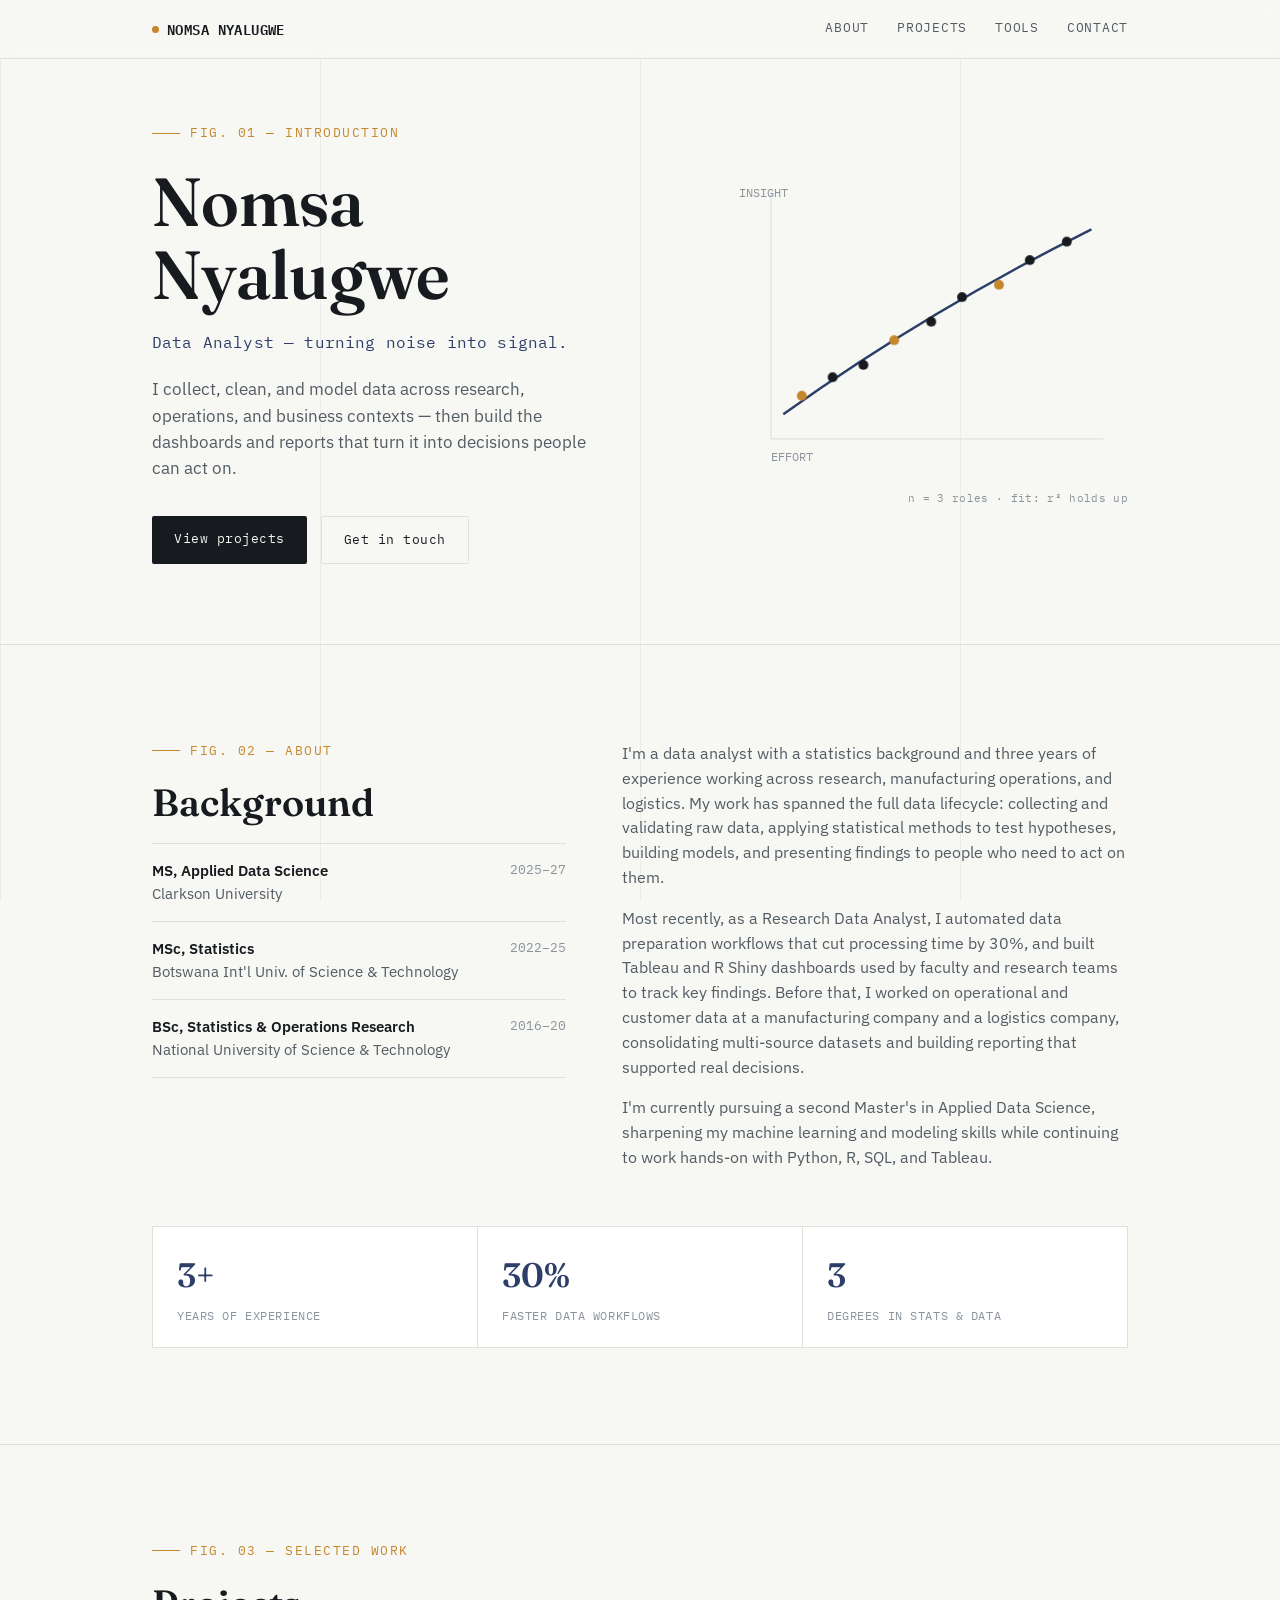
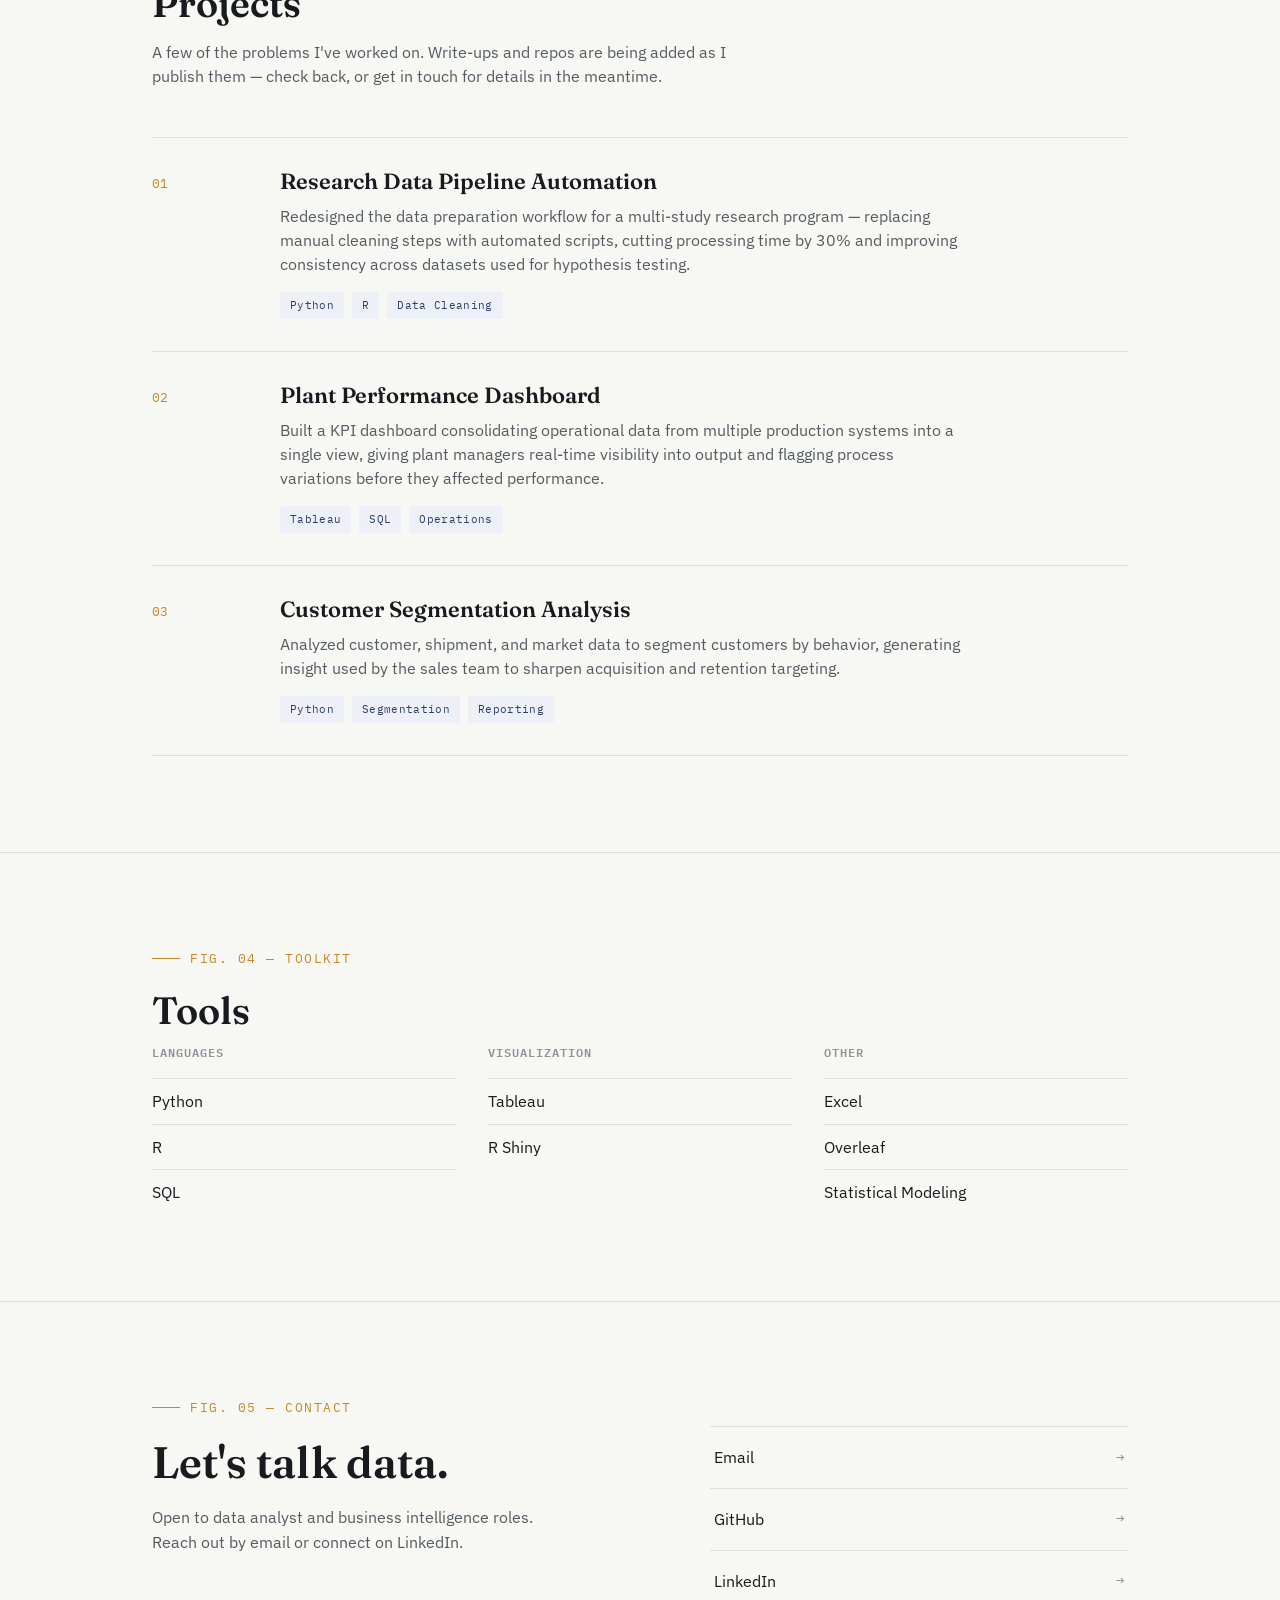
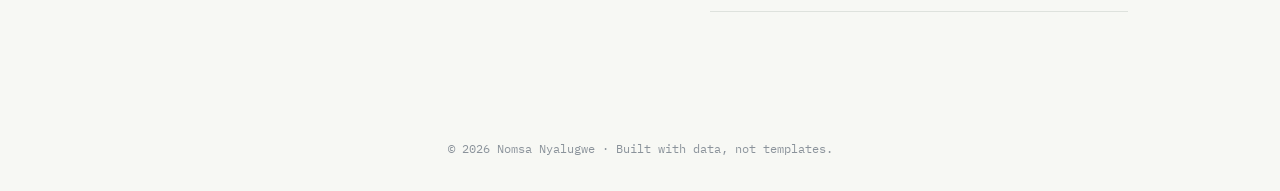
==== index.html @ 8e8e57a2 "Add files via upload" ====
<!DOCTYPE html>
<html lang="en">
<head>
<meta charset="UTF-8" />
<meta name="viewport" content="width=device-width, initial-scale=1.0" />
<title>Nomsa Nyalugwe — Data Analyst</title>
<meta name="description" content="Nomsa Nyalugwe — Data Analyst. Statistics, Python, R, SQL, Tableau." />
<link rel="preconnect" href="https://fonts.googleapis.com">
<link rel="preconnect" href="https://fonts.gstatic.com" crossorigin>
<link href="https://fonts.googleapis.com/css2?family=Fraunces:opsz,wght@9..144,400;9..144,500;9..144,600;9..144,700&family=IBM+Plex+Mono:wght@400;500;600&family=IBM+Plex+Sans:wght@400;500;600&display=swap" rel="stylesheet">
<style>
  :root{
    --paper:#F7F8F4;
    --paper-raised:#FFFFFF;
    --ink:#171B1F;
    --ink-soft:#535B63;
    --ink-faint:#8B939B;
    --line:#DEE2DD;
    --indigo:#2D3E68;
    --indigo-soft:#4C5E92;
    --amber:#C6862B;
    --amber-soft:#F1DDB8;
    --radius:2px;
    --maxw:1040px;
  }

  *{box-sizing:border-box;}
  html{scroll-behavior:smooth;}
  body{
    margin:0;
    background:var(--paper);
    color:var(--ink);
    font-family:'IBM Plex Sans', sans-serif;
    -webkit-font-smoothing:antialiased;
    line-height:1.55;
  }

  ::selection{ background:var(--amber-soft); color:var(--ink); }

  a{ color:inherit; }

  .wrap{
    max-width:var(--maxw);
    margin:0 auto;
    padding:0 32px;
  }

  /* ---------- Background grid ---------- */
  .bg-grid{
    position:fixed;
    inset:0;
    pointer-events:none;
    background-image:
      linear-gradient(to right, var(--line) 1px, transparent 1px);
    background-size: 25% 100%;
    opacity:.5;
    z-index:0;
  }

  /* ---------- Nav ---------- */
  header.nav{
    position:sticky; top:0; z-index:50;
    background:rgba(247,248,244,0.88);
    backdrop-filter:blur(6px);
    border-bottom:1px solid var(--line);
  }
  .nav-inner{
    max-width:var(--maxw);
    margin:0 auto;
    padding:18px 32px;
    display:flex;
    align-items:center;
    justify-content:space-between;
  }
  .nav-mark{
    font-family:'IBM Plex Mono', monospace;
    font-weight:600;
    font-size:14px;
    letter-spacing:.03em;
    display:flex; align-items:center; gap:8px;
  }
  .nav-mark .dot{
    width:7px; height:7px; border-radius:50%;
    background:var(--amber);
    display:inline-block;
  }
  nav.links{ display:flex; gap:28px; }
  nav.links a{
    font-family:'IBM Plex Mono', monospace;
    font-size:12.5px;
    letter-spacing:.06em;
    text-transform:uppercase;
    text-decoration:none;
    color:var(--ink-soft);
    transition:color .15s ease;
    padding-bottom:2px;
    border-bottom:1px solid transparent;
  }
  nav.links a:hover{ color:var(--ink); border-bottom-color:var(--amber); }
  .nav-toggle{ display:none; }

  /* ---------- Section scaffolding ---------- */
  section{ position:relative; z-index:1; padding:96px 0; border-bottom:1px solid var(--line); }
  section:last-of-type{ border-bottom:none; }

  .eyebrow{
    font-family:'IBM Plex Mono', monospace;
    font-size:12.5px;
    letter-spacing:.12em;
    text-transform:uppercase;
    color:var(--amber);
    display:flex; align-items:center; gap:10px;
    margin-bottom:22px;
  }
  .eyebrow::before{
    content:"";
    width:28px; height:1px;
    background:var(--amber);
    display:inline-block;
  }

  h1,h2,h3{
    font-family:'Fraunces', serif;
    font-weight:600;
    line-height:1.08;
    margin:0;
    color:var(--ink);
  }

  /* ---------- Hero ---------- */
  .hero{ padding-top:64px; padding-bottom:80px; }
  .hero-grid{
    display:grid;
    grid-template-columns:1.15fr 0.85fr;
    gap:48px;
    align-items:center;
  }
  .hero h1{
    font-size:clamp(40px, 6vw, 68px);
    letter-spacing:-.01em;
  }
  .hero .role{
    font-family:'IBM Plex Mono', monospace;
    font-size:16px;
    color:var(--indigo);
    margin-top:18px;
    letter-spacing:.01em;
  }
  .hero p.lede{
    margin-top:22px;
    max-width:46ch;
    color:var(--ink-soft);
    font-size:17px;
  }
  .hero-cta{ margin-top:34px; display:flex; gap:14px; flex-wrap:wrap; }
  .btn{
    font-family:'IBM Plex Mono', monospace;
    font-size:13px;
    letter-spacing:.04em;
    text-decoration:none;
    padding:13px 22px;
    border-radius:var(--radius);
    display:inline-block;
    transition:transform .15s ease, background .15s ease, color .15s ease;
  }
  .btn-primary{ background:var(--ink); color:var(--paper); }
  .btn-primary:hover{ background:var(--indigo); transform:translateY(-1px); }
  .btn-ghost{ border:1px solid var(--line); color:var(--ink); }
  .btn-ghost:hover{ border-color:var(--ink); transform:translateY(-1px); }

  .plot-wrap{ position:relative; }
  .plot-caption{
    font-family:'IBM Plex Mono', monospace;
    font-size:11px;
    color:var(--ink-faint);
    text-align:right;
    margin-top:8px;
    letter-spacing:.03em;
  }
  #scatter path.trend{
    stroke-dasharray:400;
    stroke-dashoffset:400;
    animation:draw 1.6s ease-out .3s forwards;
  }
  #scatter circle.pt{
    opacity:0;
    animation:pop .5s ease-out forwards;
  }
  @keyframes draw{ to{ stroke-dashoffset:0; } }
  @keyframes pop{ to{ opacity:1; } }

  /* ---------- Stat row ---------- */
  .stats{
    display:grid;
    grid-template-columns:repeat(3,1fr);
    gap:1px;
    background:var(--line);
    border:1px solid var(--line);
    margin-top:56px;
  }
  .stat{
    background:var(--paper-raised);
    padding:22px 24px;
  }
  .stat .n{
    font-family:'Fraunces', serif;
    font-size:34px;
    font-weight:600;
    color:var(--indigo);
  }
  .stat .label{
    font-family:'IBM Plex Mono', monospace;
    font-size:11.5px;
    letter-spacing:.05em;
    text-transform:uppercase;
    color:var(--ink-faint);
    margin-top:6px;
  }

  /* ---------- About ---------- */
  .about-grid{
    display:grid;
    grid-template-columns:0.9fr 1.1fr;
    gap:56px;
  }
  .about-grid h2{ font-size:clamp(28px,3.4vw,38px); margin-bottom:20px; }
  .about-grid p{ color:var(--ink-soft); font-size:16px; margin:0 0 16px; }
  .about-grid p:last-child{ margin-bottom:0; }

  .edu-list{ list-style:none; margin:0; padding:0; }
  .edu-list li{
    padding:16px 0;
    border-top:1px solid var(--line);
    display:flex;
    justify-content:space-between;
    gap:16px;
    font-size:14.5px;
  }
  .edu-list li:last-child{ border-bottom:1px solid var(--line); }
  .edu-list .deg{ font-weight:600; }
  .edu-list .school{ color:var(--ink-soft); }
  .edu-list .yr{
    font-family:'IBM Plex Mono', monospace;
    font-size:12.5px;
    color:var(--ink-faint);
    white-space:nowrap;
  }

  /* ---------- Projects ---------- */
  h2.section-title{ font-size:clamp(28px,3.4vw,38px); margin-bottom:12px; }
  .section-sub{ color:var(--ink-soft); max-width:60ch; margin-bottom:48px; font-size:16px;}

  .proj-list{ display:flex; flex-direction:column; }
  .proj{
    display:grid;
    grid-template-columns:100px 1fr;
    gap:28px;
    padding:32px 0;
    border-top:1px solid var(--line);
  }
  .proj:last-child{ border-bottom:1px solid var(--line); }
  .proj .idx{
    font-family:'IBM Plex Mono', monospace;
    font-size:12.5px;
    color:var(--amber);
    padding-top:4px;
  }
  .proj h3{ font-size:22px; margin-bottom:10px; }
  .proj p{ color:var(--ink-soft); font-size:15.5px; margin:0 0 16px; max-width:68ch; }
  .tags{ display:flex; flex-wrap:wrap; gap:8px; }
  .tag{
    font-family:'IBM Plex Mono', monospace;
    font-size:11px;
    letter-spacing:.03em;
    color:var(--indigo);
    background:#EDF0F7;
    padding:5px 10px;
    border-radius:var(--radius);
  }

  /* ---------- Tools ---------- */
  .tool-cols{
    display:grid;
    grid-template-columns:repeat(3,1fr);
    gap:32px;
  }
  .tool-col h4{
    font-family:'IBM Plex Mono', monospace;
    font-size:12px;
    letter-spacing:.08em;
    text-transform:uppercase;
    color:var(--ink-faint);
    margin:0 0 16px;
    font-weight:600;
  }
  .tool-col ul{ list-style:none; margin:0; padding:0; }
  .tool-col li{
    font-size:16px;
    padding:10px 0;
    border-top:1px solid var(--line);
  }
  .tool-col li:last-child{ padding-bottom:0; }

  /* ---------- Contact ---------- */
  .contact-grid{
    display:grid;
    grid-template-columns:1.1fr 0.9fr;
    gap:48px;
    align-items:start;
  }
  .contact-grid h2{ font-size:clamp(30px,4vw,44px); max-width:14ch; }
  .contact-list{ list-style:none; margin:28px 0 0; padding:0; }
  .contact-list li{ border-top:1px solid var(--line); }
  .contact-list li:last-child{ border-bottom:1px solid var(--line); }
  .contact-list a{
    display:flex;
    justify-content:space-between;
    align-items:center;
    text-decoration:none;
    padding:18px 4px;
    font-size:16px;
  }
  .contact-list a:hover{ color:var(--indigo); }
  .contact-list .arrow{
    font-family:'IBM Plex Mono', monospace;
    font-size:14px;
    color:var(--ink-faint);
    transition:transform .15s ease;
  }
  .contact-list a:hover .arrow{ transform:translateX(4px); color:var(--indigo); }

  footer{
    padding:32px;
    text-align:center;
    font-family:'IBM Plex Mono', monospace;
    font-size:12px;
    color:var(--ink-faint);
    position:relative; z-index:1;
  }

  /* ---------- reveal ---------- */
  .reveal{ opacity:0; transform:translateY(14px); transition:opacity .6s ease, transform .6s ease; }
  .reveal.in{ opacity:1; transform:translateY(0); }

  /* ---------- Responsive ---------- */
  @media (max-width: 860px){
    .hero-grid, .about-grid, .contact-grid{ grid-template-columns:1fr; }
    .tool-cols{ grid-template-columns:1fr 1fr; }
    .stats{ grid-template-columns:1fr; }
    .proj{ grid-template-columns:1fr; }
    .proj .idx{ padding-top:0; }
    nav.links{
      position:fixed; top:64px; left:0; right:0;
      background:var(--paper); border-bottom:1px solid var(--line);
      flex-direction:column; padding:8px 32px 20px;
      display:none;
    }
    nav.links.open{ display:flex; }
    .nav-toggle{
      display:block; background:none; border:none;
      font-family:'IBM Plex Mono', monospace; font-size:20px; cursor:pointer; color:var(--ink);
    }
  }
  @media (max-width:560px){
    .tool-cols{ grid-template-columns:1fr; }
    section{ padding:64px 0; }
    .wrap{ padding:0 20px; }
    .nav-inner{ padding:16px 20px; }
  }

  @media (prefers-reduced-motion: reduce){
    html{ scroll-behavior:auto; }
    .reveal{ opacity:1; transform:none; transition:none; }
    #scatter path.trend{ animation:none; stroke-dashoffset:0; }
    #scatter circle.pt{ animation:none; opacity:1; }
  }
</style>
</head>
<body>

<div class="bg-grid" aria-hidden="true"></div>

<header class="nav">
  <div class="nav-inner">
    <div class="nav-mark"><span class="dot"></span>NOMSA NYALUGWE</div>
    <button class="nav-toggle" id="navToggle" aria-label="Toggle menu">☰</button>
    <nav class="links" id="navLinks">
      <a href="#about">About</a>
      <a href="#projects">Projects</a>
      <a href="#tools">Tools</a>
      <a href="#contact">Contact</a>
    </nav>
  </div>
</header>

<!-- HERO -->
<section class="hero">
  <div class="wrap hero-grid">
    <div>
      <div class="eyebrow">FIG. 01 — INTRODUCTION</div>
      <h1>Nomsa<br>Nyalugwe</h1>
      <div class="role">Data Analyst — turning noise into signal.</div>
      <p class="lede">I collect, clean, and model data across research, operations, and business contexts — then build the dashboards and reports that turn it into decisions people can act on.</p>
      <div class="hero-cta">
        <a class="btn btn-primary" href="#projects">View projects</a>
        <a class="btn btn-ghost" href="#contact">Get in touch</a>
      </div>
    </div>

    <div class="plot-wrap">
      <svg id="scatter" viewBox="0 0 320 240" width="100%" role="img" aria-label="Scatter plot with a fitted trend line, decorative">
        <line x1="30" y1="10" x2="30" y2="210" stroke="#DEE2DD" stroke-width="1"/>
        <line x1="30" y1="210" x2="300" y2="210" stroke="#DEE2DD" stroke-width="1"/>
        <path class="trend" d="M40,190 C 110,140 190,90 290,40" fill="none" stroke="#2D3E68" stroke-width="2"/>
        <circle class="pt" cx="55" cy="175" r="4" fill="#C6862B" style="animation-delay:.15s"/>
        <circle class="pt" cx="80" cy="160" r="4" fill="#171B1F" style="animation-delay:.25s"/>
        <circle class="pt" cx="105" cy="150" r="4" fill="#171B1F" style="animation-delay:.35s"/>
        <circle class="pt" cx="130" cy="130" r="4" fill="#C6862B" style="animation-delay:.45s"/>
        <circle class="pt" cx="160" cy="115" r="4" fill="#171B1F" style="animation-delay:.55s"/>
        <circle class="pt" cx="185" cy="95" r="4" fill="#171B1F" style="animation-delay:.65s"/>
        <circle class="pt" cx="215" cy="85" r="4" fill="#C6862B" style="animation-delay:.75s"/>
        <circle class="pt" cx="240" cy="65" r="4" fill="#171B1F" style="animation-delay:.85s"/>
        <circle class="pt" cx="270" cy="50" r="4" fill="#171B1F" style="animation-delay:.95s"/>
        <text x="30" y="228" font-family="IBM Plex Mono, monospace" font-size="10" fill="#8B939B">EFFORT</text>
        <text x="4" y="14" font-family="IBM Plex Mono, monospace" font-size="10" fill="#8B939B">INSIGHT</text>
      </svg>
      <div class="plot-caption">n = 3 roles · fit: r² holds up</div>
    </div>
  </div>
</section>

<!-- ABOUT -->
<section id="about">
  <div class="wrap about-grid reveal">
    <div>
      <div class="eyebrow">FIG. 02 — ABOUT</div>
      <h2>Background</h2>
      <ul class="edu-list">
        <li><div><div class="deg">MS, Applied Data Science</div><div class="school">Clarkson University</div></div><div class="yr">2025–27</div></li>
        <li><div><div class="deg">MSc, Statistics</div><div class="school">Botswana Int'l Univ. of Science &amp; Technology</div></div><div class="yr">2022–25</div></li>
        <li><div><div class="deg">BSc, Statistics &amp; Operations Research</div><div class="school">National University of Science &amp; Technology</div></div><div class="yr">2016–20</div></li>
      </ul>
    </div>
    <div>
      <p>I'm a data analyst with a statistics background and three years of experience working across research, manufacturing operations, and logistics. My work has spanned the full data lifecycle: collecting and validating raw data, applying statistical methods to test hypotheses, building models, and presenting findings to people who need to act on them.</p>
      <p>Most recently, as a Research Data Analyst, I automated data preparation workflows that cut processing time by 30%, and built Tableau and R Shiny dashboards used by faculty and research teams to track key findings. Before that, I worked on operational and customer data at a manufacturing company and a logistics company, consolidating multi-source datasets and building reporting that supported real decisions.</p>
      <p>I'm currently pursuing a second Master's in Applied Data Science, sharpening my machine learning and modeling skills while continuing to work hands-on with Python, R, SQL, and Tableau.</p>
    </div>
  </div>

  <div class="wrap reveal">
    <div class="stats">
      <div class="stat"><div class="n">3+</div><div class="label">Years of Experience</div></div>
      <div class="stat"><div class="n">30%</div><div class="label">Faster data workflows</div></div>
      <div class="stat"><div class="n">3</div><div class="label">Degrees in Stats &amp; Data</div></div>
    </div>
  </div>
</section>

<!-- PROJECTS -->
<section id="projects">
  <div class="wrap">
    <div class="eyebrow reveal">FIG. 03 — SELECTED WORK</div>
    <h2 class="section-title reveal">Projects</h2>
    <p class="section-sub reveal">A few of the problems I've worked on. Write-ups and repos are being added as I publish them — check back, or get in touch for details in the meantime.</p>

    <div class="proj-list">
      <div class="proj reveal">
        <div class="idx">01</div>
        <div>
          <h3>Research Data Pipeline Automation</h3>
          <p>Redesigned the data preparation workflow for a multi-study research program — replacing manual cleaning steps with automated scripts, cutting processing time by 30% and improving consistency across datasets used for hypothesis testing.</p>
          <div class="tags"><span class="tag">Python</span><span class="tag">R</span><span class="tag">Data Cleaning</span></div>
        </div>
      </div>

      <div class="proj reveal">
        <div class="idx">02</div>
        <div>
          <h3>Plant Performance Dashboard</h3>
          <p>Built a KPI dashboard consolidating operational data from multiple production systems into a single view, giving plant managers real-time visibility into output and flagging process variations before they affected performance.</p>
          <div class="tags"><span class="tag">Tableau</span><span class="tag">SQL</span><span class="tag">Operations</span></div>
        </div>
      </div>

      <div class="proj reveal">
        <div class="idx">03</div>
        <div>
          <h3>Customer Segmentation Analysis</h3>
          <p>Analyzed customer, shipment, and market data to segment customers by behavior, generating insight used by the sales team to sharpen acquisition and retention targeting.</p>
          <div class="tags"><span class="tag">Python</span><span class="tag">Segmentation</span><span class="tag">Reporting</span></div>
        </div>
      </div>
    </div>
  </div>
</section>

<!-- TOOLS -->
<section id="tools">
  <div class="wrap">
    <div class="eyebrow reveal">FIG. 04 — TOOLKIT</div>
    <h2 class="section-title reveal">Tools</h2>
    <div class="tool-cols reveal">
      <div class="tool-col">
        <h4>Languages</h4>
        <ul><li>Python</li><li>R</li><li>SQL</li></ul>
      </div>
      <div class="tool-col">
        <h4>Visualization</h4>
        <ul><li>Tableau</li><li>R Shiny</li></ul>
      </div>
      <div class="tool-col">
        <h4>Other</h4>
        <ul><li>Excel</li><li>Overleaf</li><li>Statistical Modeling</li></ul>
      </div>
    </div>
  </div>
</section>

<!-- CONTACT -->
<section id="contact">
  <div class="wrap contact-grid">
    <div class="reveal">
      <div class="eyebrow">FIG. 05 — CONTACT</div>
      <h2>Let's talk data.</h2>
      <p style="color:var(--ink-soft); margin-top:18px; max-width:42ch;">Open to data analyst and business intelligence roles. Reach out by email or connect on LinkedIn.</p>
    </div>
    <ul class="contact-list reveal">
      <li><a href="mailto:nyalugwenomsa@gmail.com">Email<span class="arrow">→</span></a></li>
      <li><a href="https://github.com/Nomsa0304" target="_blank" rel="noopener">GitHub<span class="arrow">→</span></a></li>
      <li><a href="#" target="_blank" rel="noopener">LinkedIn<span class="arrow">→</span></a></li>
    </ul>
  </div>
</section>

<footer>© 2026 Nomsa Nyalugwe · Built with data, not templates.</footer>

<script>
  // mobile nav toggle
  const navToggle = document.getElementById('navToggle');
  const navLinks = document.getElementById('navLinks');
  navToggle.addEventListener('click', () => navLinks.classList.toggle('open'));
  navLinks.querySelectorAll('a').forEach(a => a.addEventListener('click', () => navLinks.classList.remove('open')));

  // scroll reveal
  const revealEls = document.querySelectorAll('.reveal');
  const io = new IntersectionObserver((entries) => {
    entries.forEach(e => { if(e.isIntersecting){ e.target.classList.add('in'); io.unobserve(e.target); } });
  }, { threshold: 0.15 });
  revealEls.forEach(el => io.observe(el));
</script>

</body>
</html>
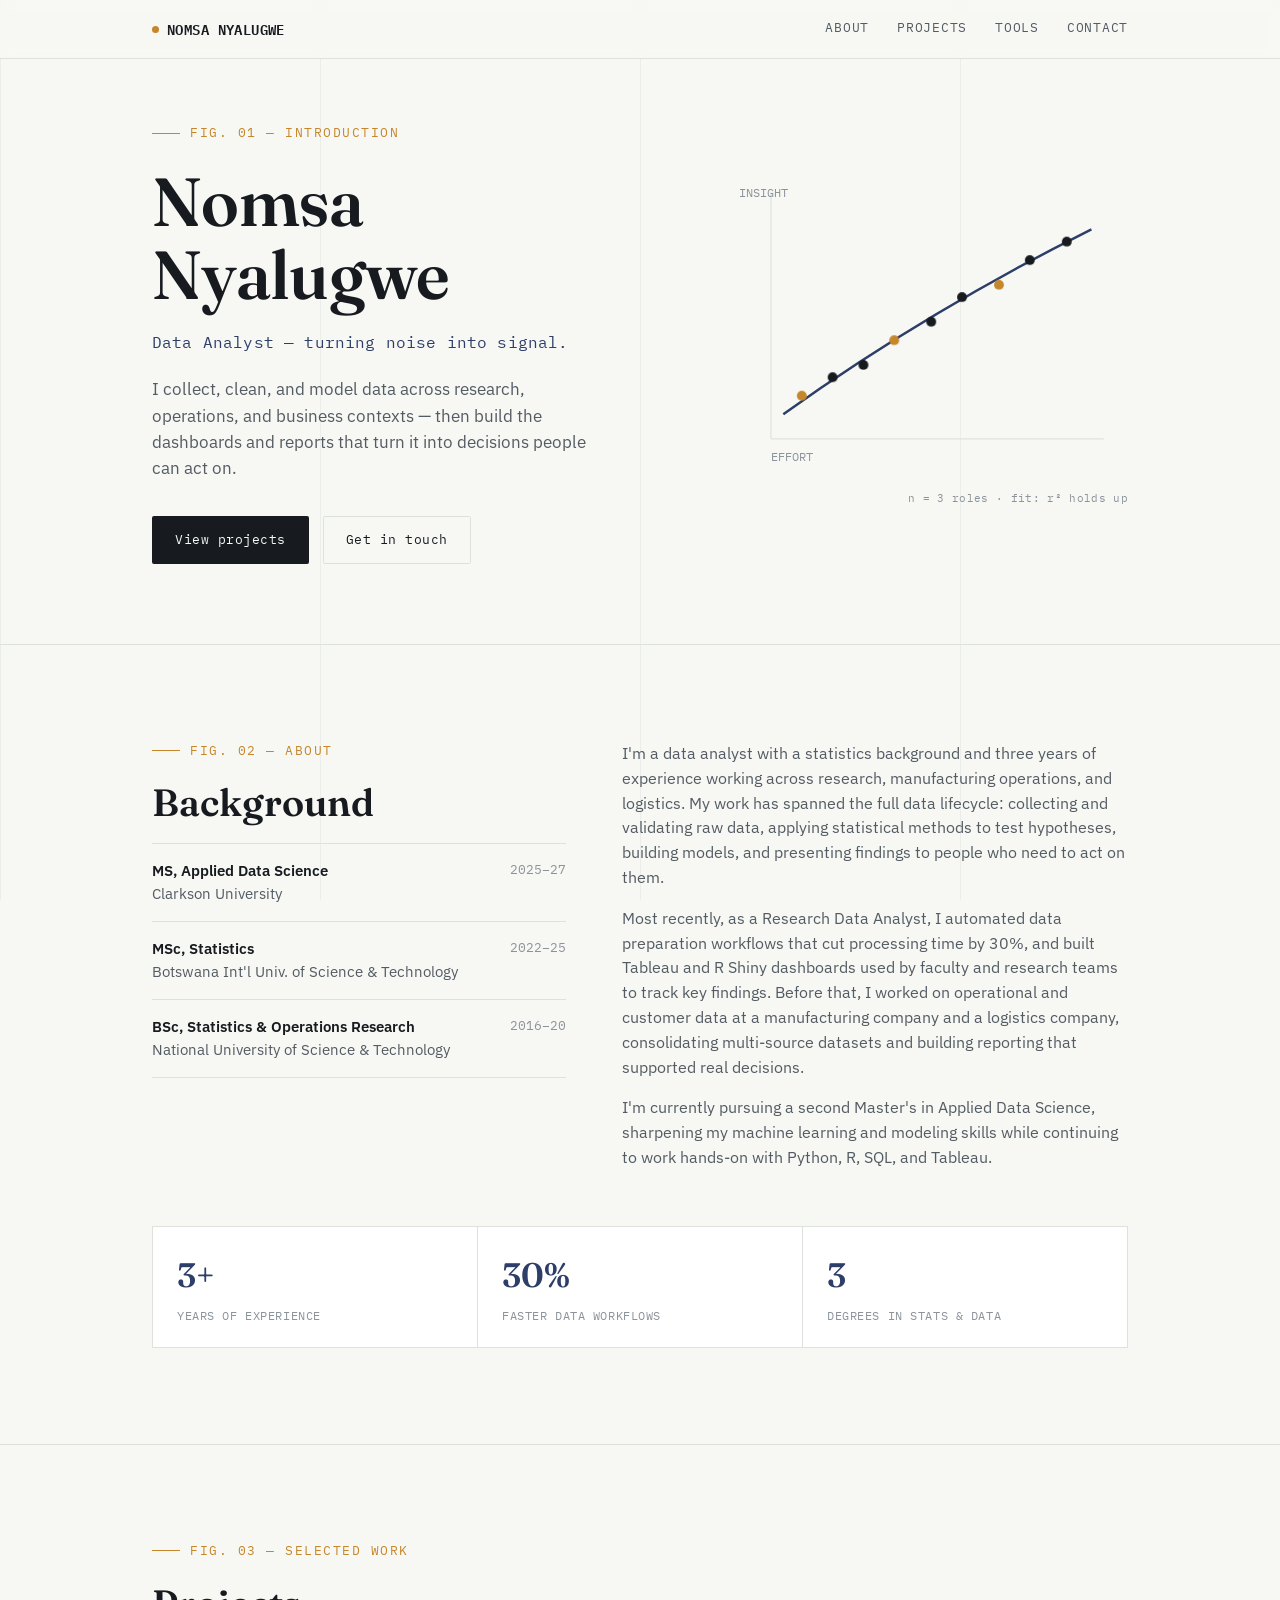
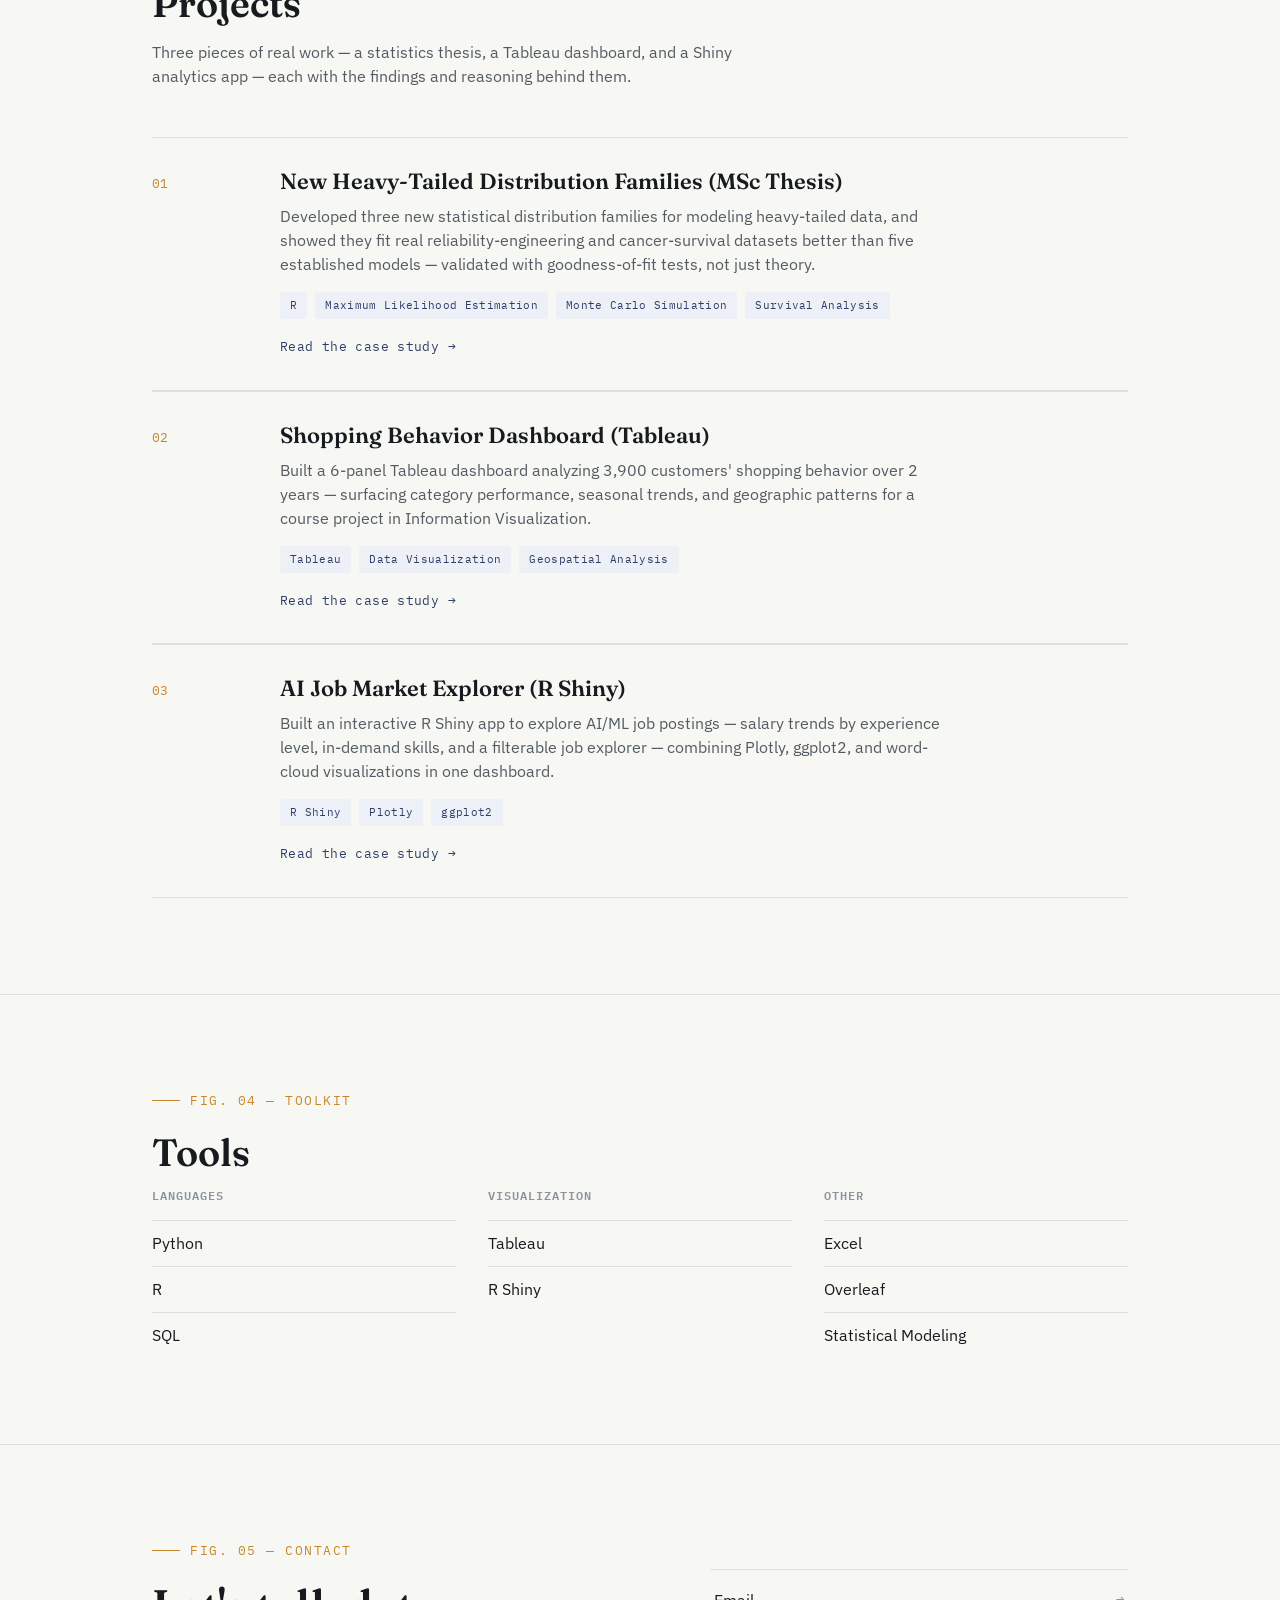
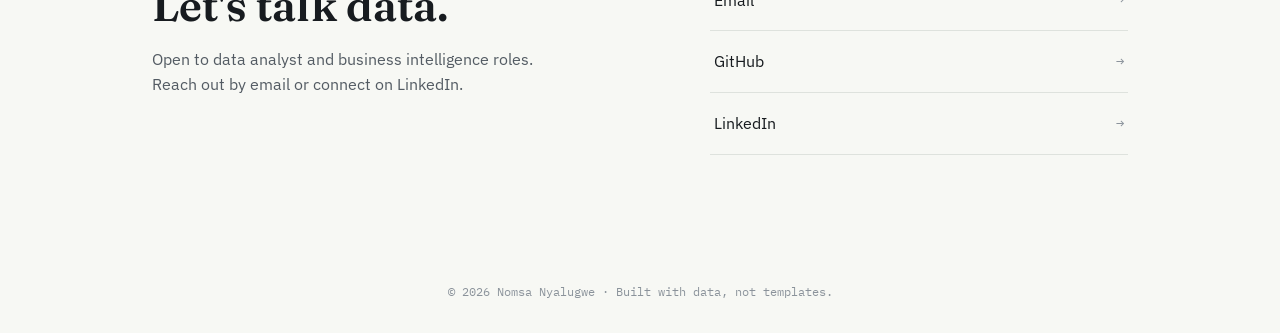
==== commit abd8d807: "Add files via upload" ====
--- a/index.html
+++ b/index.html
@@ -8,373 +8,7 @@
 <link rel="preconnect" href="https://fonts.googleapis.com">
 <link rel="preconnect" href="https://fonts.gstatic.com" crossorigin>
 <link href="https://fonts.googleapis.com/css2?family=Fraunces:opsz,wght@9..144,400;9..144,500;9..144,600;9..144,700&family=IBM+Plex+Mono:wght@400;500;600&family=IBM+Plex+Sans:wght@400;500;600&display=swap" rel="stylesheet">
-<style>
-  :root{
-    --paper:#F7F8F4;
-    --paper-raised:#FFFFFF;
-    --ink:#171B1F;
-    --ink-soft:#535B63;
-    --ink-faint:#8B939B;
-    --line:#DEE2DD;
-    --indigo:#2D3E68;
-    --indigo-soft:#4C5E92;
-    --amber:#C6862B;
-    --amber-soft:#F1DDB8;
-    --radius:2px;
-    --maxw:1040px;
-  }
-
-  *{box-sizing:border-box;}
-  html{scroll-behavior:smooth;}
-  body{
-    margin:0;
-    background:var(--paper);
-    color:var(--ink);
-    font-family:'IBM Plex Sans', sans-serif;
-    -webkit-font-smoothing:antialiased;
-    line-height:1.55;
-  }
-
-  ::selection{ background:var(--amber-soft); color:var(--ink); }
-
-  a{ color:inherit; }
-
-  .wrap{
-    max-width:var(--maxw);
-    margin:0 auto;
-    padding:0 32px;
-  }
-
-  /* ---------- Background grid ---------- */
-  .bg-grid{
-    position:fixed;
-    inset:0;
-    pointer-events:none;
-    background-image:
-      linear-gradient(to right, var(--line) 1px, transparent 1px);
-    background-size: 25% 100%;
-    opacity:.5;
-    z-index:0;
-  }
-
-  /* ---------- Nav ---------- */
-  header.nav{
-    position:sticky; top:0; z-index:50;
-    background:rgba(247,248,244,0.88);
-    backdrop-filter:blur(6px);
-    border-bottom:1px solid var(--line);
-  }
-  .nav-inner{
-    max-width:var(--maxw);
-    margin:0 auto;
-    padding:18px 32px;
-    display:flex;
-    align-items:center;
-    justify-content:space-between;
-  }
-  .nav-mark{
-    font-family:'IBM Plex Mono', monospace;
-    font-weight:600;
-    font-size:14px;
-    letter-spacing:.03em;
-    display:flex; align-items:center; gap:8px;
-  }
-  .nav-mark .dot{
-    width:7px; height:7px; border-radius:50%;
-    background:var(--amber);
-    display:inline-block;
-  }
-  nav.links{ display:flex; gap:28px; }
-  nav.links a{
-    font-family:'IBM Plex Mono', monospace;
-    font-size:12.5px;
-    letter-spacing:.06em;
-    text-transform:uppercase;
-    text-decoration:none;
-    color:var(--ink-soft);
-    transition:color .15s ease;
-    padding-bottom:2px;
-    border-bottom:1px solid transparent;
-  }
-  nav.links a:hover{ color:var(--ink); border-bottom-color:var(--amber); }
-  .nav-toggle{ display:none; }
-
-  /* ---------- Section scaffolding ---------- */
-  section{ position:relative; z-index:1; padding:96px 0; border-bottom:1px solid var(--line); }
-  section:last-of-type{ border-bottom:none; }
-
-  .eyebrow{
-    font-family:'IBM Plex Mono', monospace;
-    font-size:12.5px;
-    letter-spacing:.12em;
-    text-transform:uppercase;
-    color:var(--amber);
-    display:flex; align-items:center; gap:10px;
-    margin-bottom:22px;
-  }
-  .eyebrow::before{
-    content:"";
-    width:28px; height:1px;
-    background:var(--amber);
-    display:inline-block;
-  }
-
-  h1,h2,h3{
-    font-family:'Fraunces', serif;
-    font-weight:600;
-    line-height:1.08;
-    margin:0;
-    color:var(--ink);
-  }
-
-  /* ---------- Hero ---------- */
-  .hero{ padding-top:64px; padding-bottom:80px; }
-  .hero-grid{
-    display:grid;
-    grid-template-columns:1.15fr 0.85fr;
-    gap:48px;
-    align-items:center;
-  }
-  .hero h1{
-    font-size:clamp(40px, 6vw, 68px);
-    letter-spacing:-.01em;
-  }
-  .hero .role{
-    font-family:'IBM Plex Mono', monospace;
-    font-size:16px;
-    color:var(--indigo);
-    margin-top:18px;
-    letter-spacing:.01em;
-  }
-  .hero p.lede{
-    margin-top:22px;
-    max-width:46ch;
-    color:var(--ink-soft);
-    font-size:17px;
-  }
-  .hero-cta{ margin-top:34px; display:flex; gap:14px; flex-wrap:wrap; }
-  .btn{
-    font-family:'IBM Plex Mono', monospace;
-    font-size:13px;
-    letter-spacing:.04em;
-    text-decoration:none;
-    padding:13px 22px;
-    border-radius:var(--radius);
-    display:inline-block;
-    transition:transform .15s ease, background .15s ease, color .15s ease;
-  }
-  .btn-primary{ background:var(--ink); color:var(--paper); }
-  .btn-primary:hover{ background:var(--indigo); transform:translateY(-1px); }
-  .btn-ghost{ border:1px solid var(--line); color:var(--ink); }
-  .btn-ghost:hover{ border-color:var(--ink); transform:translateY(-1px); }
-
-  .plot-wrap{ position:relative; }
-  .plot-caption{
-    font-family:'IBM Plex Mono', monospace;
-    font-size:11px;
-    color:var(--ink-faint);
-    text-align:right;
-    margin-top:8px;
-    letter-spacing:.03em;
-  }
-  #scatter path.trend{
-    stroke-dasharray:400;
-    stroke-dashoffset:400;
-    animation:draw 1.6s ease-out .3s forwards;
-  }
-  #scatter circle.pt{
-    opacity:0;
-    animation:pop .5s ease-out forwards;
-  }
-  @keyframes draw{ to{ stroke-dashoffset:0; } }
-  @keyframes pop{ to{ opacity:1; } }
-
-  /* ---------- Stat row ---------- */
-  .stats{
-    display:grid;
-    grid-template-columns:repeat(3,1fr);
-    gap:1px;
-    background:var(--line);
-    border:1px solid var(--line);
-    margin-top:56px;
-  }
-  .stat{
-    background:var(--paper-raised);
-    padding:22px 24px;
-  }
-  .stat .n{
-    font-family:'Fraunces', serif;
-    font-size:34px;
-    font-weight:600;
-    color:var(--indigo);
-  }
-  .stat .label{
-    font-family:'IBM Plex Mono', monospace;
-    font-size:11.5px;
-    letter-spacing:.05em;
-    text-transform:uppercase;
-    color:var(--ink-faint);
-    margin-top:6px;
-  }
-
-  /* ---------- About ---------- */
-  .about-grid{
-    display:grid;
-    grid-template-columns:0.9fr 1.1fr;
-    gap:56px;
-  }
-  .about-grid h2{ font-size:clamp(28px,3.4vw,38px); margin-bottom:20px; }
-  .about-grid p{ color:var(--ink-soft); font-size:16px; margin:0 0 16px; }
-  .about-grid p:last-child{ margin-bottom:0; }
-
-  .edu-list{ list-style:none; margin:0; padding:0; }
-  .edu-list li{
-    padding:16px 0;
-    border-top:1px solid var(--line);
-    display:flex;
-    justify-content:space-between;
-    gap:16px;
-    font-size:14.5px;
-  }
-  .edu-list li:last-child{ border-bottom:1px solid var(--line); }
-  .edu-list .deg{ font-weight:600; }
-  .edu-list .school{ color:var(--ink-soft); }
-  .edu-list .yr{
-    font-family:'IBM Plex Mono', monospace;
-    font-size:12.5px;
-    color:var(--ink-faint);
-    white-space:nowrap;
-  }
-
-  /* ---------- Projects ---------- */
-  h2.section-title{ font-size:clamp(28px,3.4vw,38px); margin-bottom:12px; }
-  .section-sub{ color:var(--ink-soft); max-width:60ch; margin-bottom:48px; font-size:16px;}
-
-  .proj-list{ display:flex; flex-direction:column; }
-  .proj{
-    display:grid;
-    grid-template-columns:100px 1fr;
-    gap:28px;
-    padding:32px 0;
-    border-top:1px solid var(--line);
-  }
-  .proj:last-child{ border-bottom:1px solid var(--line); }
-  .proj .idx{
-    font-family:'IBM Plex Mono', monospace;
-    font-size:12.5px;
-    color:var(--amber);
-    padding-top:4px;
-  }
-  .proj h3{ font-size:22px; margin-bottom:10px; }
-  .proj p{ color:var(--ink-soft); font-size:15.5px; margin:0 0 16px; max-width:68ch; }
-  .tags{ display:flex; flex-wrap:wrap; gap:8px; }
-  .tag{
-    font-family:'IBM Plex Mono', monospace;
-    font-size:11px;
-    letter-spacing:.03em;
-    color:var(--indigo);
-    background:#EDF0F7;
-    padding:5px 10px;
-    border-radius:var(--radius);
-  }
-
-  /* ---------- Tools ---------- */
-  .tool-cols{
-    display:grid;
-    grid-template-columns:repeat(3,1fr);
-    gap:32px;
-  }
-  .tool-col h4{
-    font-family:'IBM Plex Mono', monospace;
-    font-size:12px;
-    letter-spacing:.08em;
-    text-transform:uppercase;
-    color:var(--ink-faint);
-    margin:0 0 16px;
-    font-weight:600;
-  }
-  .tool-col ul{ list-style:none; margin:0; padding:0; }
-  .tool-col li{
-    font-size:16px;
-    padding:10px 0;
-    border-top:1px solid var(--line);
-  }
-  .tool-col li:last-child{ padding-bottom:0; }
-
-  /* ---------- Contact ---------- */
-  .contact-grid{
-    display:grid;
-    grid-template-columns:1.1fr 0.9fr;
-    gap:48px;
-    align-items:start;
-  }
-  .contact-grid h2{ font-size:clamp(30px,4vw,44px); max-width:14ch; }
-  .contact-list{ list-style:none; margin:28px 0 0; padding:0; }
-  .contact-list li{ border-top:1px solid var(--line); }
-  .contact-list li:last-child{ border-bottom:1px solid var(--line); }
-  .contact-list a{
-    display:flex;
-    justify-content:space-between;
-    align-items:center;
-    text-decoration:none;
-    padding:18px 4px;
-    font-size:16px;
-  }
-  .contact-list a:hover{ color:var(--indigo); }
-  .contact-list .arrow{
-    font-family:'IBM Plex Mono', monospace;
-    font-size:14px;
-    color:var(--ink-faint);
-    transition:transform .15s ease;
-  }
-  .contact-list a:hover .arrow{ transform:translateX(4px); color:var(--indigo); }
-
-  footer{
-    padding:32px;
-    text-align:center;
-    font-family:'IBM Plex Mono', monospace;
-    font-size:12px;
-    color:var(--ink-faint);
-    position:relative; z-index:1;
-  }
-
-  /* ---------- reveal ---------- */
-  .reveal{ opacity:0; transform:translateY(14px); transition:opacity .6s ease, transform .6s ease; }
-  .reveal.in{ opacity:1; transform:translateY(0); }
-
-  /* ---------- Responsive ---------- */
-  @media (max-width: 860px){
-    .hero-grid, .about-grid, .contact-grid{ grid-template-columns:1fr; }
-    .tool-cols{ grid-template-columns:1fr 1fr; }
-    .stats{ grid-template-columns:1fr; }
-    .proj{ grid-template-columns:1fr; }
-    .proj .idx{ padding-top:0; }
-    nav.links{
-      position:fixed; top:64px; left:0; right:0;
-      background:var(--paper); border-bottom:1px solid var(--line);
-      flex-direction:column; padding:8px 32px 20px;
-      display:none;
-    }
-    nav.links.open{ display:flex; }
-    .nav-toggle{
-      display:block; background:none; border:none;
-      font-family:'IBM Plex Mono', monospace; font-size:20px; cursor:pointer; color:var(--ink);
-    }
-  }
-  @media (max-width:560px){
-    .tool-cols{ grid-template-columns:1fr; }
-    section{ padding:64px 0; }
-    .wrap{ padding:0 20px; }
-    .nav-inner{ padding:16px 20px; }
-  }
-
-  @media (prefers-reduced-motion: reduce){
-    html{ scroll-behavior:auto; }
-    .reveal{ opacity:1; transform:none; transition:none; }
-    #scatter path.trend{ animation:none; stroke-dashoffset:0; }
-    #scatter circle.pt{ animation:none; opacity:1; }
-  }
-</style>
+<link rel="stylesheet" href="style.css">
 </head>
 <body>
 
@@ -382,7 +16,7 @@
 
 <header class="nav">
   <div class="nav-inner">
-    <div class="nav-mark"><span class="dot"></span>NOMSA NYALUGWE</div>
+    <a class="nav-mark" href="index.html"><span class="dot"></span>NOMSA NYALUGWE</a>
     <button class="nav-toggle" id="navToggle" aria-label="Toggle menu">☰</button>
     <nav class="links" id="navLinks">
       <a href="#about">About</a>
@@ -462,35 +96,44 @@
   <div class="wrap">
     <div class="eyebrow reveal">FIG. 03 — SELECTED WORK</div>
     <h2 class="section-title reveal">Projects</h2>
-    <p class="section-sub reveal">A few of the problems I've worked on. Write-ups and repos are being added as I publish them — check back, or get in touch for details in the meantime.</p>
+    <p class="section-sub reveal">Three pieces of real work — a statistics thesis, a Tableau dashboard, and a Shiny analytics app — each with the findings and reasoning behind them.</p>
 
     <div class="proj-list">
-      <div class="proj reveal">
-        <div class="idx">01</div>
-        <div>
-          <h3>Research Data Pipeline Automation</h3>
-          <p>Redesigned the data preparation workflow for a multi-study research program — replacing manual cleaning steps with automated scripts, cutting processing time by 30% and improving consistency across datasets used for hypothesis testing.</p>
-          <div class="tags"><span class="tag">Python</span><span class="tag">R</span><span class="tag">Data Cleaning</span></div>
+      <a class="proj-link reveal" href="pages/thesis.html">
+        <div class="proj">
+          <div class="idx">01</div>
+          <div>
+            <h3>New Heavy-Tailed Distribution Families (MSc Thesis)</h3>
+            <p>Developed three new statistical distribution families for modeling heavy-tailed data, and showed they fit real reliability-engineering and cancer-survival datasets better than five established models — validated with goodness-of-fit tests, not just theory.</p>
+            <div class="tags"><span class="tag">R</span><span class="tag">Maximum Likelihood Estimation</span><span class="tag">Monte Carlo Simulation</span><span class="tag">Survival Analysis</span></div>
+            <span class="proj-more">Read the case study</span>
+          </div>
         </div>
-      </div>
+      </a>
 
-      <div class="proj reveal">
-        <div class="idx">02</div>
-        <div>
-          <h3>Plant Performance Dashboard</h3>
-          <p>Built a KPI dashboard consolidating operational data from multiple production systems into a single view, giving plant managers real-time visibility into output and flagging process variations before they affected performance.</p>
-          <div class="tags"><span class="tag">Tableau</span><span class="tag">SQL</span><span class="tag">Operations</span></div>
+      <a class="proj-link reveal" href="pages/tableau-dashboard.html">
+        <div class="proj">
+          <div class="idx">02</div>
+          <div>
+            <h3>Shopping Behavior Dashboard (Tableau)</h3>
+            <p>Built a 6-panel Tableau dashboard analyzing 3,900 customers' shopping behavior over 2 years — surfacing category performance, seasonal trends, and geographic patterns for a course project in Information Visualization.</p>
+            <div class="tags"><span class="tag">Tableau</span><span class="tag">Data Visualization</span><span class="tag">Geospatial Analysis</span></div>
+            <span class="proj-more">Read the case study</span>
+          </div>
         </div>
-      </div>
+      </a>
 
-      <div class="proj reveal">
-        <div class="idx">03</div>
-        <div>
-          <h3>Customer Segmentation Analysis</h3>
-          <p>Analyzed customer, shipment, and market data to segment customers by behavior, generating insight used by the sales team to sharpen acquisition and retention targeting.</p>
-          <div class="tags"><span class="tag">Python</span><span class="tag">Segmentation</span><span class="tag">Reporting</span></div>
+      <a class="proj-link reveal" href="pages/ai-job-finder.html">
+        <div class="proj">
+          <div class="idx">03</div>
+          <div>
+            <h3>AI Job Market Explorer (R Shiny)</h3>
+            <p>Built an interactive R Shiny app to explore AI/ML job postings — salary trends by experience level, in-demand skills, and a filterable job explorer — combining Plotly, ggplot2, and word-cloud visualizations in one dashboard.</p>
+            <div class="tags"><span class="tag">R Shiny</span><span class="tag">Plotly</span><span class="tag">ggplot2</span></div>
+            <span class="proj-more">Read the case study</span>
+          </div>
         </div>
-      </div>
+      </a>
     </div>
   </div>
 </section>
@@ -536,13 +179,11 @@
 <footer>© 2026 Nomsa Nyalugwe · Built with data, not templates.</footer>
 
 <script>
-  // mobile nav toggle
   const navToggle = document.getElementById('navToggle');
   const navLinks = document.getElementById('navLinks');
   navToggle.addEventListener('click', () => navLinks.classList.toggle('open'));
   navLinks.querySelectorAll('a').forEach(a => a.addEventListener('click', () => navLinks.classList.remove('open')));
 
-  // scroll reveal
   const revealEls = document.querySelectorAll('.reveal');
   const io = new IntersectionObserver((entries) => {
     entries.forEach(e => { if(e.isIntersecting){ e.target.classList.add('in'); io.unobserve(e.target); } });
--- a/style.css
+++ b/style.css
@@ -0,0 +1,255 @@
+:root{
+  --paper:#F7F8F4;
+  --paper-raised:#FFFFFF;
+  --ink:#171B1F;
+  --ink-soft:#535B63;
+  --ink-faint:#8B939B;
+  --line:#DEE2DD;
+  --indigo:#2D3E68;
+  --indigo-soft:#4C5E92;
+  --amber:#C6862B;
+  --amber-soft:#F1DDB8;
+  --radius:2px;
+  --maxw:1040px;
+}
+
+*{box-sizing:border-box;}
+html{scroll-behavior:smooth;}
+body{
+  margin:0;
+  background:var(--paper);
+  color:var(--ink);
+  font-family:'IBM Plex Sans', sans-serif;
+  -webkit-font-smoothing:antialiased;
+  line-height:1.55;
+}
+
+::selection{ background:var(--amber-soft); color:var(--ink); }
+a{ color:inherit; }
+
+.wrap{ max-width:var(--maxw); margin:0 auto; padding:0 32px; }
+
+.bg-grid{
+  position:fixed; inset:0; pointer-events:none;
+  background-image: linear-gradient(to right, var(--line) 1px, transparent 1px);
+  background-size: 25% 100%;
+  opacity:.5; z-index:0;
+}
+
+/* ---------- Nav ---------- */
+header.nav{
+  position:sticky; top:0; z-index:50;
+  background:rgba(247,248,244,0.88);
+  backdrop-filter:blur(6px);
+  border-bottom:1px solid var(--line);
+}
+.nav-inner{
+  max-width:var(--maxw); margin:0 auto; padding:18px 32px;
+  display:flex; align-items:center; justify-content:space-between;
+}
+.nav-mark{
+  font-family:'IBM Plex Mono', monospace; font-weight:600; font-size:14px;
+  letter-spacing:.03em; display:flex; align-items:center; gap:8px;
+  text-decoration:none; color:var(--ink);
+}
+.nav-mark .dot{ width:7px; height:7px; border-radius:50%; background:var(--amber); display:inline-block; }
+nav.links{ display:flex; gap:28px; }
+nav.links a{
+  font-family:'IBM Plex Mono', monospace; font-size:12.5px; letter-spacing:.06em;
+  text-transform:uppercase; text-decoration:none; color:var(--ink-soft);
+  transition:color .15s ease; padding-bottom:2px; border-bottom:1px solid transparent;
+}
+nav.links a:hover{ color:var(--ink); border-bottom-color:var(--amber); }
+.nav-toggle{ display:none; }
+
+/* ---------- Section scaffolding ---------- */
+section{ position:relative; z-index:1; padding:96px 0; border-bottom:1px solid var(--line); }
+section:last-of-type{ border-bottom:none; }
+
+.eyebrow{
+  font-family:'IBM Plex Mono', monospace; font-size:12.5px; letter-spacing:.12em;
+  text-transform:uppercase; color:var(--amber); display:flex; align-items:center; gap:10px;
+  margin-bottom:22px;
+}
+.eyebrow::before{ content:""; width:28px; height:1px; background:var(--amber); display:inline-block; }
+
+h1,h2,h3{ font-family:'Fraunces', serif; font-weight:600; line-height:1.08; margin:0; color:var(--ink); }
+
+/* ---------- Hero ---------- */
+.hero{ padding-top:64px; padding-bottom:80px; }
+.hero-grid{ display:grid; grid-template-columns:1.15fr 0.85fr; gap:48px; align-items:center; }
+.hero h1{ font-size:clamp(40px, 6vw, 68px); letter-spacing:-.01em; }
+.hero .role{ font-family:'IBM Plex Mono', monospace; font-size:16px; color:var(--indigo); margin-top:18px; letter-spacing:.01em; }
+.hero p.lede{ margin-top:22px; max-width:46ch; color:var(--ink-soft); font-size:17px; }
+.hero-cta{ margin-top:34px; display:flex; gap:14px; flex-wrap:wrap; }
+.btn{
+  font-family:'IBM Plex Mono', monospace; font-size:13px; letter-spacing:.04em;
+  text-decoration:none; padding:13px 22px; border-radius:var(--radius); display:inline-block;
+  transition:transform .15s ease, background .15s ease, color .15s ease; border:1px solid transparent;
+}
+.btn-primary{ background:var(--ink); color:var(--paper); }
+.btn-primary:hover{ background:var(--indigo); transform:translateY(-1px); }
+.btn-ghost{ border:1px solid var(--line); color:var(--ink); }
+.btn-ghost:hover{ border-color:var(--ink); transform:translateY(-1px); }
+
+.plot-wrap{ position:relative; }
+.plot-caption{ font-family:'IBM Plex Mono', monospace; font-size:11px; color:var(--ink-faint); text-align:right; margin-top:8px; letter-spacing:.03em; }
+#scatter path.trend{ stroke-dasharray:400; stroke-dashoffset:400; animation:draw 1.6s ease-out .3s forwards; }
+#scatter circle.pt{ opacity:0; animation:pop .5s ease-out forwards; }
+@keyframes draw{ to{ stroke-dashoffset:0; } }
+@keyframes pop{ to{ opacity:1; } }
+
+/* ---------- Stat row ---------- */
+.stats{ display:grid; grid-template-columns:repeat(3,1fr); gap:1px; background:var(--line); border:1px solid var(--line); margin-top:56px; }
+.stat{ background:var(--paper-raised); padding:22px 24px; }
+.stat .n{ font-family:'Fraunces', serif; font-size:34px; font-weight:600; color:var(--indigo); }
+.stat .label{ font-family:'IBM Plex Mono', monospace; font-size:11.5px; letter-spacing:.05em; text-transform:uppercase; color:var(--ink-faint); margin-top:6px; }
+
+/* ---------- About ---------- */
+.about-grid{ display:grid; grid-template-columns:0.9fr 1.1fr; gap:56px; }
+.about-grid h2{ font-size:clamp(28px,3.4vw,38px); margin-bottom:20px; }
+.about-grid p{ color:var(--ink-soft); font-size:16px; margin:0 0 16px; }
+.about-grid p:last-child{ margin-bottom:0; }
+
+.edu-list{ list-style:none; margin:0; padding:0; }
+.edu-list li{ padding:16px 0; border-top:1px solid var(--line); display:flex; justify-content:space-between; gap:16px; font-size:14.5px; }
+.edu-list li:last-child{ border-bottom:1px solid var(--line); }
+.edu-list .deg{ font-weight:600; }
+.edu-list .school{ color:var(--ink-soft); }
+.edu-list .yr{ font-family:'IBM Plex Mono', monospace; font-size:12.5px; color:var(--ink-faint); white-space:nowrap; }
+
+/* ---------- Projects ---------- */
+h2.section-title{ font-size:clamp(28px,3.4vw,38px); margin-bottom:12px; }
+.section-sub{ color:var(--ink-soft); max-width:60ch; margin-bottom:48px; font-size:16px;}
+
+.proj-list{ display:flex; flex-direction:column; }
+.proj{ display:grid; grid-template-columns:100px 1fr; gap:28px; padding:32px 0; border-top:1px solid var(--line); }
+.proj:last-child{ border-bottom:1px solid var(--line); }
+.proj .idx{ font-family:'IBM Plex Mono', monospace; font-size:12.5px; color:var(--amber); padding-top:4px; }
+.proj h3{ font-size:22px; margin-bottom:10px; }
+.proj p{ color:var(--ink-soft); font-size:15.5px; margin:0 0 16px; max-width:68ch; }
+.proj-link{ text-decoration:none; display:block; }
+.proj-link:hover h3{ color:var(--indigo); }
+.tags{ display:flex; flex-wrap:wrap; gap:8px; margin-bottom:14px; }
+.tag{ font-family:'IBM Plex Mono', monospace; font-size:11px; letter-spacing:.03em; color:var(--indigo); background:#EDF0F7; padding:5px 10px; border-radius:var(--radius); }
+.proj-more{ font-family:'IBM Plex Mono', monospace; font-size:12.5px; color:var(--indigo); letter-spacing:.03em; }
+.proj-more::after{ content:" →"; }
+
+/* ---------- Tools ---------- */
+.tool-cols{ display:grid; grid-template-columns:repeat(3,1fr); gap:32px; }
+.tool-col h4{ font-family:'IBM Plex Mono', monospace; font-size:12px; letter-spacing:.08em; text-transform:uppercase; color:var(--ink-faint); margin:0 0 16px; font-weight:600; }
+.tool-col ul{ list-style:none; margin:0; padding:0; }
+.tool-col li{ font-size:16px; padding:10px 0; border-top:1px solid var(--line); }
+.tool-col li:last-child{ padding-bottom:0; }
+
+/* ---------- Contact ---------- */
+.contact-grid{ display:grid; grid-template-columns:1.1fr 0.9fr; gap:48px; align-items:start; }
+.contact-grid h2{ font-size:clamp(30px,4vw,44px); max-width:14ch; }
+.contact-list{ list-style:none; margin:28px 0 0; padding:0; }
+.contact-list li{ border-top:1px solid var(--line); }
+.contact-list li:last-child{ border-bottom:1px solid var(--line); }
+.contact-list a{ display:flex; justify-content:space-between; align-items:center; text-decoration:none; padding:18px 4px; font-size:16px; }
+.contact-list a:hover{ color:var(--indigo); }
+.contact-list .arrow{ font-family:'IBM Plex Mono', monospace; font-size:14px; color:var(--ink-faint); transition:transform .15s ease; }
+.contact-list a:hover .arrow{ transform:translateX(4px); color:var(--indigo); }
+
+footer{ padding:32px; text-align:center; font-family:'IBM Plex Mono', monospace; font-size:12px; color:var(--ink-faint); position:relative; z-index:1; }
+
+/* ---------- reveal ---------- */
+.reveal{ opacity:0; transform:translateY(14px); transition:opacity .6s ease, transform .6s ease; }
+.reveal.in{ opacity:1; transform:translateY(0); }
+
+/* ============ PROJECT DETAIL PAGE ============ */
+.crumb{
+  font-family:'IBM Plex Mono', monospace; font-size:12.5px; letter-spacing:.04em;
+  color:var(--ink-faint); text-decoration:none; display:inline-flex; align-items:center; gap:8px;
+}
+.crumb:hover{ color:var(--indigo); }
+.case-hero{ padding-top:56px; padding-bottom:56px; }
+.case-hero h1{ font-size:clamp(32px,5vw,52px); margin-top:18px; max-width:22ch; }
+.case-hero .dek{ color:var(--ink-soft); font-size:18px; max-width:60ch; margin-top:18px; }
+.case-meta{ display:flex; flex-wrap:wrap; gap:32px; margin-top:36px; padding-top:28px; border-top:1px solid var(--line); }
+.case-meta div{ min-width:120px; }
+.case-meta .k{ font-family:'IBM Plex Mono', monospace; font-size:11px; letter-spacing:.08em; text-transform:uppercase; color:var(--ink-faint); margin-bottom:6px; }
+.case-meta .v{ font-size:14.5px; font-weight:500; }
+
+.case-section h2{ font-size:clamp(24px,3vw,32px); margin-bottom:22px; }
+.case-section .body{ color:var(--ink-soft); font-size:16.5px; max-width:72ch; }
+.case-section .body p{ margin:0 0 18px; }
+.case-section .body p:last-child{ margin-bottom:0; }
+.case-section .body ul{ margin:0 0 18px; padding-left:20px; }
+.case-section .body li{ margin-bottom:8px; }
+.case-section .body code{ font-family:'IBM Plex Mono', monospace; font-size:0.9em; background:#EDF0F7; padding:2px 6px; border-radius:2px; color:var(--indigo); }
+
+figure.shot{ margin:36px 0; }
+figure.shot img{ width:100%; display:block; border:1px solid var(--line); border-radius:2px; background:#fff; }
+figure.shot figcaption{ font-family:'IBM Plex Mono', monospace; font-size:12px; color:var(--ink-faint); margin-top:10px; letter-spacing:.02em; }
+
+.shot-grid{ display:grid; grid-template-columns:1fr 1fr; gap:24px; margin:36px 0; }
+.shot-grid figure{ margin:0; }
+.shot-grid img{ width:100%; display:block; border:1px solid var(--line); border-radius:2px; background:#fff; }
+.shot-grid figcaption{ font-family:'IBM Plex Mono', monospace; font-size:12px; color:var(--ink-faint); margin-top:10px; }
+
+.data-table{ width:100%; border-collapse:collapse; margin:24px 0; font-size:14px; }
+.data-table th, .data-table td{ border:1px solid var(--line); padding:10px 14px; text-align:left; }
+.data-table th{ font-family:'IBM Plex Mono', monospace; font-size:11px; letter-spacing:.04em; text-transform:uppercase; color:var(--ink-faint); background:#F0F1EC; font-weight:600; }
+.data-table td.num{ font-family:'IBM Plex Mono', monospace; font-size:13px; }
+.data-table tr.hi td{ background:#EDF0F7; font-weight:600; color:var(--indigo); }
+.table-wrap{ overflow-x:auto; }
+
+.finding-list{ list-style:none; margin:0; padding:0; }
+.finding-list li{ display:grid; grid-template-columns:28px 1fr; gap:16px; padding:18px 0; border-top:1px solid var(--line); }
+.finding-list li:last-child{ border-bottom:1px solid var(--line); }
+.finding-list .chk{ color:var(--amber); font-family:'IBM Plex Mono', monospace; font-weight:600; }
+.finding-list .txt{ color:var(--ink-soft); font-size:15.5px; }
+.finding-list .txt strong{ color:var(--ink); }
+
+.pill-row{ display:flex; flex-wrap:wrap; gap:10px; margin-top:8px; }
+
+.case-nav{ display:flex; justify-content:space-between; align-items:center; padding:40px 0; }
+.case-nav a{ font-family:'IBM Plex Mono', monospace; font-size:13px; text-decoration:none; color:var(--indigo); }
+.case-nav a:hover{ text-decoration:underline; }
+
+.code-block{
+  background:#171B1F; color:#E8EAE4; font-family:'IBM Plex Mono', monospace; font-size:13px;
+  padding:20px 22px; border-radius:2px; overflow-x:auto; line-height:1.6; margin:24px 0;
+}
+.code-block .cm{ color:#8B939B; }
+.code-block .kw{ color:#F1DDB8; }
+.code-block .fn{ color:#9DB4E8; }
+
+.note-box{
+  border:1px solid var(--amber-soft); background:#FBF4E8; padding:18px 22px; border-radius:2px;
+  font-size:14.5px; color:var(--ink-soft); margin:24px 0;
+}
+.note-box strong{ color:var(--ink); }
+
+/* ---------- Responsive ---------- */
+@media (max-width: 860px){
+  .hero-grid, .about-grid, .contact-grid, .case-meta{ grid-template-columns:1fr; }
+  .tool-cols{ grid-template-columns:1fr 1fr; }
+  .stats{ grid-template-columns:1fr; }
+  .proj{ grid-template-columns:1fr; }
+  .proj .idx{ padding-top:0; }
+  .shot-grid{ grid-template-columns:1fr; }
+  nav.links{
+    position:fixed; top:64px; left:0; right:0; background:var(--paper); border-bottom:1px solid var(--line);
+    flex-direction:column; padding:8px 32px 20px; display:none;
+  }
+  nav.links.open{ display:flex; }
+  .nav-toggle{ display:block; background:none; border:none; font-family:'IBM Plex Mono', monospace; font-size:20px; cursor:pointer; color:var(--ink); }
+}
+@media (max-width:560px){
+  .tool-cols{ grid-template-columns:1fr; }
+  section{ padding:64px 0; }
+  .wrap{ padding:0 20px; }
+  .nav-inner{ padding:16px 20px; }
+  .case-meta{ gap:20px; }
+}
+
+@media (prefers-reduced-motion: reduce){
+  html{ scroll-behavior:auto; }
+  .reveal{ opacity:1; transform:none; transition:none; }
+  #scatter path.trend{ animation:none; stroke-dashoffset:0; }
+  #scatter circle.pt{ animation:none; opacity:1; }
+}
